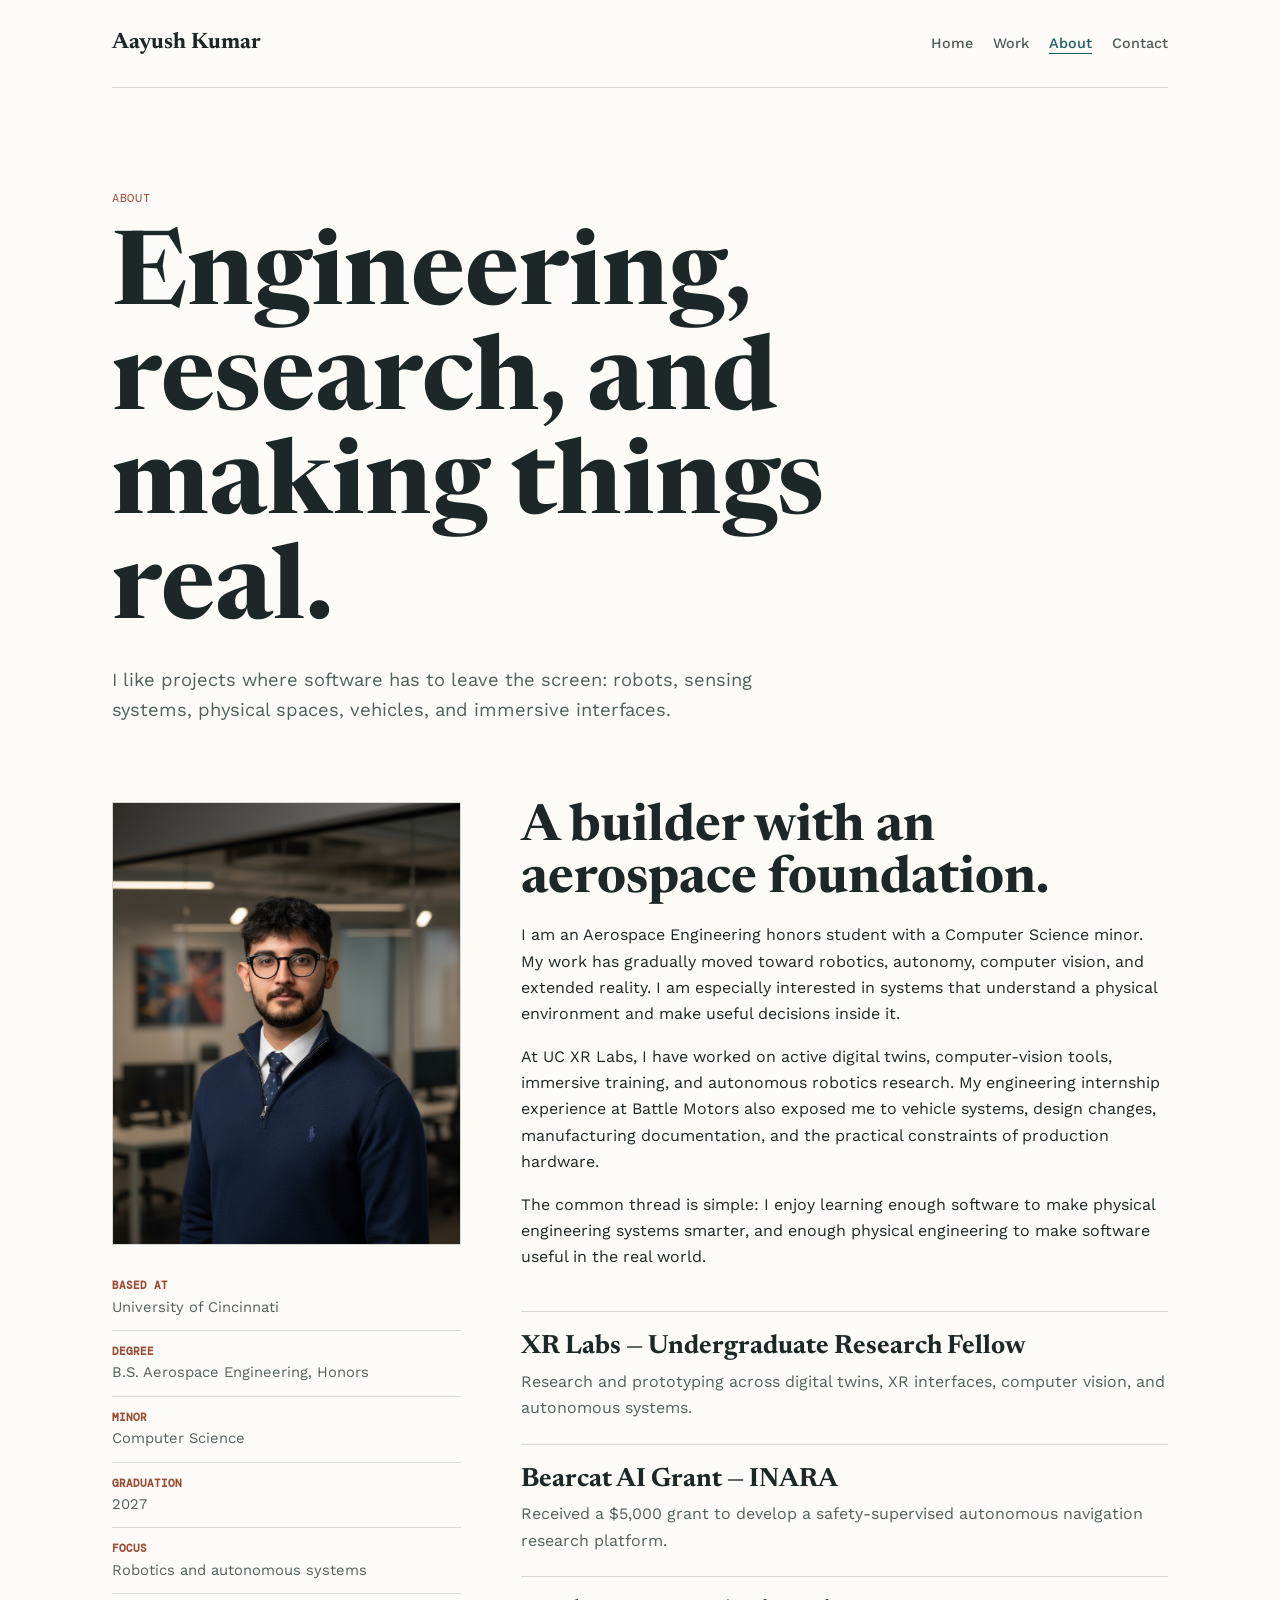
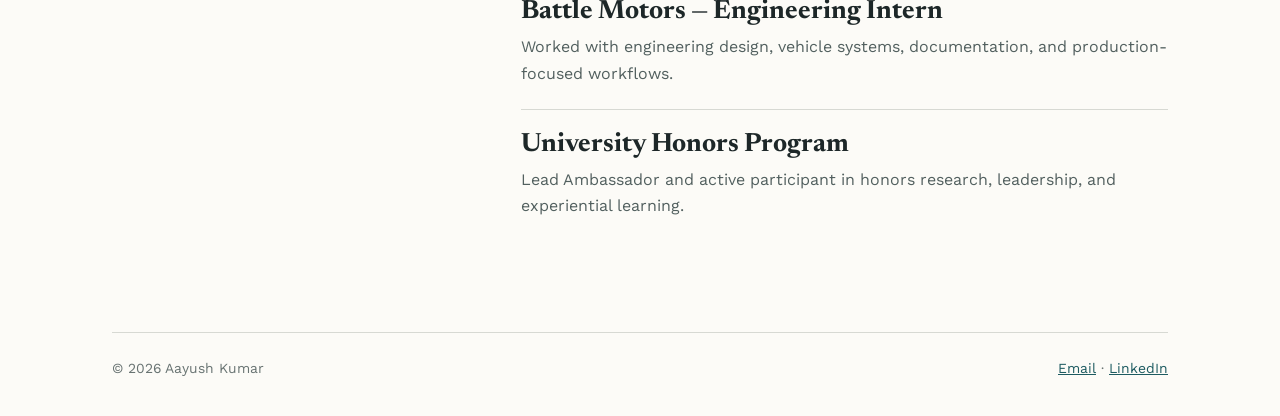
==== about.html @ 518b3d09 "Main commit All pages and style sheets" ====
<!DOCTYPE html>
<html lang="en">
<head>
  <meta charset="UTF-8">
  <meta name="viewport" content="width=device-width, initial-scale=1.0">
  <title>About | Aayush Kumar</title>
  <link rel="stylesheet" href="styles.css">
</head>
<body>
  <header>
    <a class="name" href="index.html">Aayush Kumar</a>
    <nav aria-label="Primary navigation">
      <a href="index.html">Home</a>
      <a href="work.html">Work</a>
      <a class="active" href="about.html">About</a>
      <a href="contact.html">Contact</a>
    </nav>
  </header>
  <main>
    <section class="intro">
      <span class="label">About</span>
      <h1>Engineering, research, and making things real.</h1>
      <p>I like projects where software has to leave the screen: robots, sensing systems, physical spaces, vehicles, and immersive interfaces.</p>
    </section>
    <section class="two-column">
      <aside>
        <img class="portrait" src="assets/profile.png" alt="Graphic profile illustration labeled Aayush Kumar, Aerospace, Robotics, and XR">
        <ul class="facts">
          <li><strong>Based at</strong>University of Cincinnati</li>
          <li><strong>Degree</strong>B.S. Aerospace Engineering, Honors</li>
          <li><strong>Minor</strong>Computer Science</li>
          <li><strong>Graduation</strong>2027</li>
          <li><strong>Focus</strong>Robotics and autonomous systems</li>
        </ul>
      </aside>
      <section>
        <h2>A builder with an aerospace foundation.</h2>
        <p>I am an Aerospace Engineering honors student with a Computer Science minor. My work has gradually moved toward robotics, autonomy, computer vision, and extended reality. I am especially interested in systems that understand a physical environment and make useful decisions inside it.</p>
        <p>At UC XR Labs, I have worked on active digital twins, computer-vision tools, immersive training, and autonomous robotics research. My engineering internship experience at Battle Motors also exposed me to vehicle systems, design changes, manufacturing documentation, and the practical constraints of production hardware.</p>
        <p>The common thread is simple: I enjoy learning enough software to make physical engineering systems smarter, and enough physical engineering to make software useful in the real world.</p>
        <ul class="experience">
          <li><h3>XR Labs — Undergraduate Research Fellow</h3><p>Research and prototyping across digital twins, XR interfaces, computer vision, and autonomous systems.</p></li>
          <li><h3>Bearcat AI Grant — INARA</h3><p>Received a $5,000 grant to develop a safety-supervised autonomous navigation research platform.</p></li>
          <li><h3>Battle Motors — Engineering Intern</h3><p>Worked with engineering design, vehicle systems, documentation, and production-focused workflows.</p></li>
          <li><h3>University Honors Program</h3><p>Lead Ambassador and active participant in honors research, leadership, and experiential learning.</p></li>
        </ul>
      </section>
    </section>
  </main>
  <footer>
    <span>© 2026 Aayush Kumar</span>
    <span><a href="mailto:kumar3ar@mail.uc.edu">Email</a> · <a href="https://www.linkedin.com/in/aayushkumars">LinkedIn</a></span>
  </footer>
</body>
</html>
---- styles.css ----
@import url('https://fonts.googleapis.com/css2?family=DM+Mono:wght@400;500&family=Newsreader:opsz,wght@6..72,500;6..72,600;6..72,700&family=Work+Sans:wght@400;500;600&display=swap');

/* Page basics */
* { box-sizing: border-box; }
body {
  max-width: 1120px;
  margin: auto;
  padding: 0 32px;
  background: #fcfbf7;
  color: #1d2728;
  font-family: 'Work Sans', Arial, sans-serif;
  line-height: 1.65;
}
img { display: block; max-width: 100%; }
a { color: #1d5b61; }
h1, h2, h3 { font-family: Newsreader, Georgia, serif; line-height: 1.02; }
h1 { max-width: 830px; margin: 18px 0; font-size: clamp(3.4rem, 8vw, 6.8rem); }
h2 { margin: 0 0 14px; font-size: clamp(2.2rem, 4vw, 3.7rem); }
h3 { margin: 0 0 8px; font-size: 1.65rem; }
p { max-width: 720px; }

/* Header and footer */
header { display: flex; justify-content: space-between; align-items: center; min-height: 88px; border-bottom: 1px solid #d7d9d3; }
.name { color: #1d2728; font-family: Newsreader, Georgia, serif; font-size: 1.4rem; font-weight: 700; text-decoration: none; }
nav { display: flex; gap: 20px; }
nav a { color: #4e5b5b; font-size: 0.9rem; font-weight: 500; text-decoration: none; }
nav a:hover, nav .active { color: #1d5b61; text-decoration: underline; text-underline-offset: 5px; }
footer { display: flex; justify-content: space-between; gap: 20px; margin-top: 90px; padding: 24px 0 36px; border-top: 1px solid #d7d9d3; color: #687372; font-size: 0.87rem; }

/* Shared styles */
.label { color: #9b4c35; font-family: 'DM Mono', monospace; font-size: 0.76rem; letter-spacing: 0.06em; text-transform: uppercase; }
.intro { padding: 96px 0 58px; }
.intro p, .home-intro p, .case-study p, .project-list p, .experience p { color: #52605f; }
.intro p, .home-intro p { font-size: 1.15rem; }
.button { display: inline-block; margin: 12px 10px 0 0; padding: 10px 16px; border: 1px solid #1d5b61; color: #1d5b61; font-size: 0.9rem; font-weight: 600; text-decoration: none; }
.button:hover { background: #1d5b61; color: white; }

/* Home page */
.home-intro { display: grid; grid-template-columns: 1.2fr 0.8fr; gap: 60px; align-items: end; padding: 115px 0 100px; }
.focus-image { margin: 0; border: 1px solid #d7d9d3; background: #edf1ed; }
.focus-image img { width: 100%; }
.selected-work { border-top: 1px solid #d7d9d3; padding: 70px 0 0; }
.project-list { display: grid; grid-template-columns: repeat(3, 1fr); gap: 28px; margin-top: 36px; }
.project-list img { margin-bottom: 18px; border: 1px solid #d7d9d3; }
.project-list p { font-size: 0.94rem; }
.project-list a { font-weight: 600; text-underline-offset: 3px; }

/* Work page */
.case-study { display: grid; grid-template-columns: 0.75fr 1.25fr; gap: 48px; padding: 48px 0; border-top: 1px solid #d7d9d3; scroll-margin-top: 30px; }
.case-study img { border: 1px solid #d7d9d3; background: #edf1ed; }
.details { display: grid; grid-template-columns: 110px 1fr; gap: 12px 28px; margin: 24px 0 0; padding: 20px 0 0; border-top: 1px solid #d7d9d3; }
.details dt, .facts strong { color: #9b4c35; font-family: 'DM Mono', monospace; font-size: 0.7rem; text-transform: uppercase; }
.details dd { margin: 2px 0 0; color: #52605f; font-size: 0.9rem; }

/* About and contact */
.two-column { display: grid; grid-template-columns: 0.7fr 1.3fr; gap: 60px; align-items: start; }
.portrait { border: 1px solid #d7d9d3; background: #edf1ed; }
.facts, .experience, .contact-links { margin: 20px 0 0; padding: 0; list-style: none; }
.facts { color: #52605f; font-size: 0.92rem; }
.facts li, .contact-links li { padding: 11px 0; border-bottom: 1px solid #d7d9d3; }
.facts strong { display: block; }
.experience { margin-top: 40px; }
.experience li { padding: 22px 0; border-top: 1px solid #d7d9d3; }
.experience p { margin: 4px 0 0; }
.contact-links a { font-weight: 600; }

@media (max-width: 760px) {
  body { padding: 0 20px; }
  header, footer { align-items: flex-start; flex-direction: column; padding: 20px 0; }
  nav { gap: 15px; }
  .home-intro, .project-list, .case-study, .two-column { grid-template-columns: 1fr; }
  .home-intro { gap: 34px; padding: 76px 0; }
  .intro { padding: 70px 0 40px; }
  .case-study { gap: 24px; }
  .details { grid-template-columns: 1fr; }
}
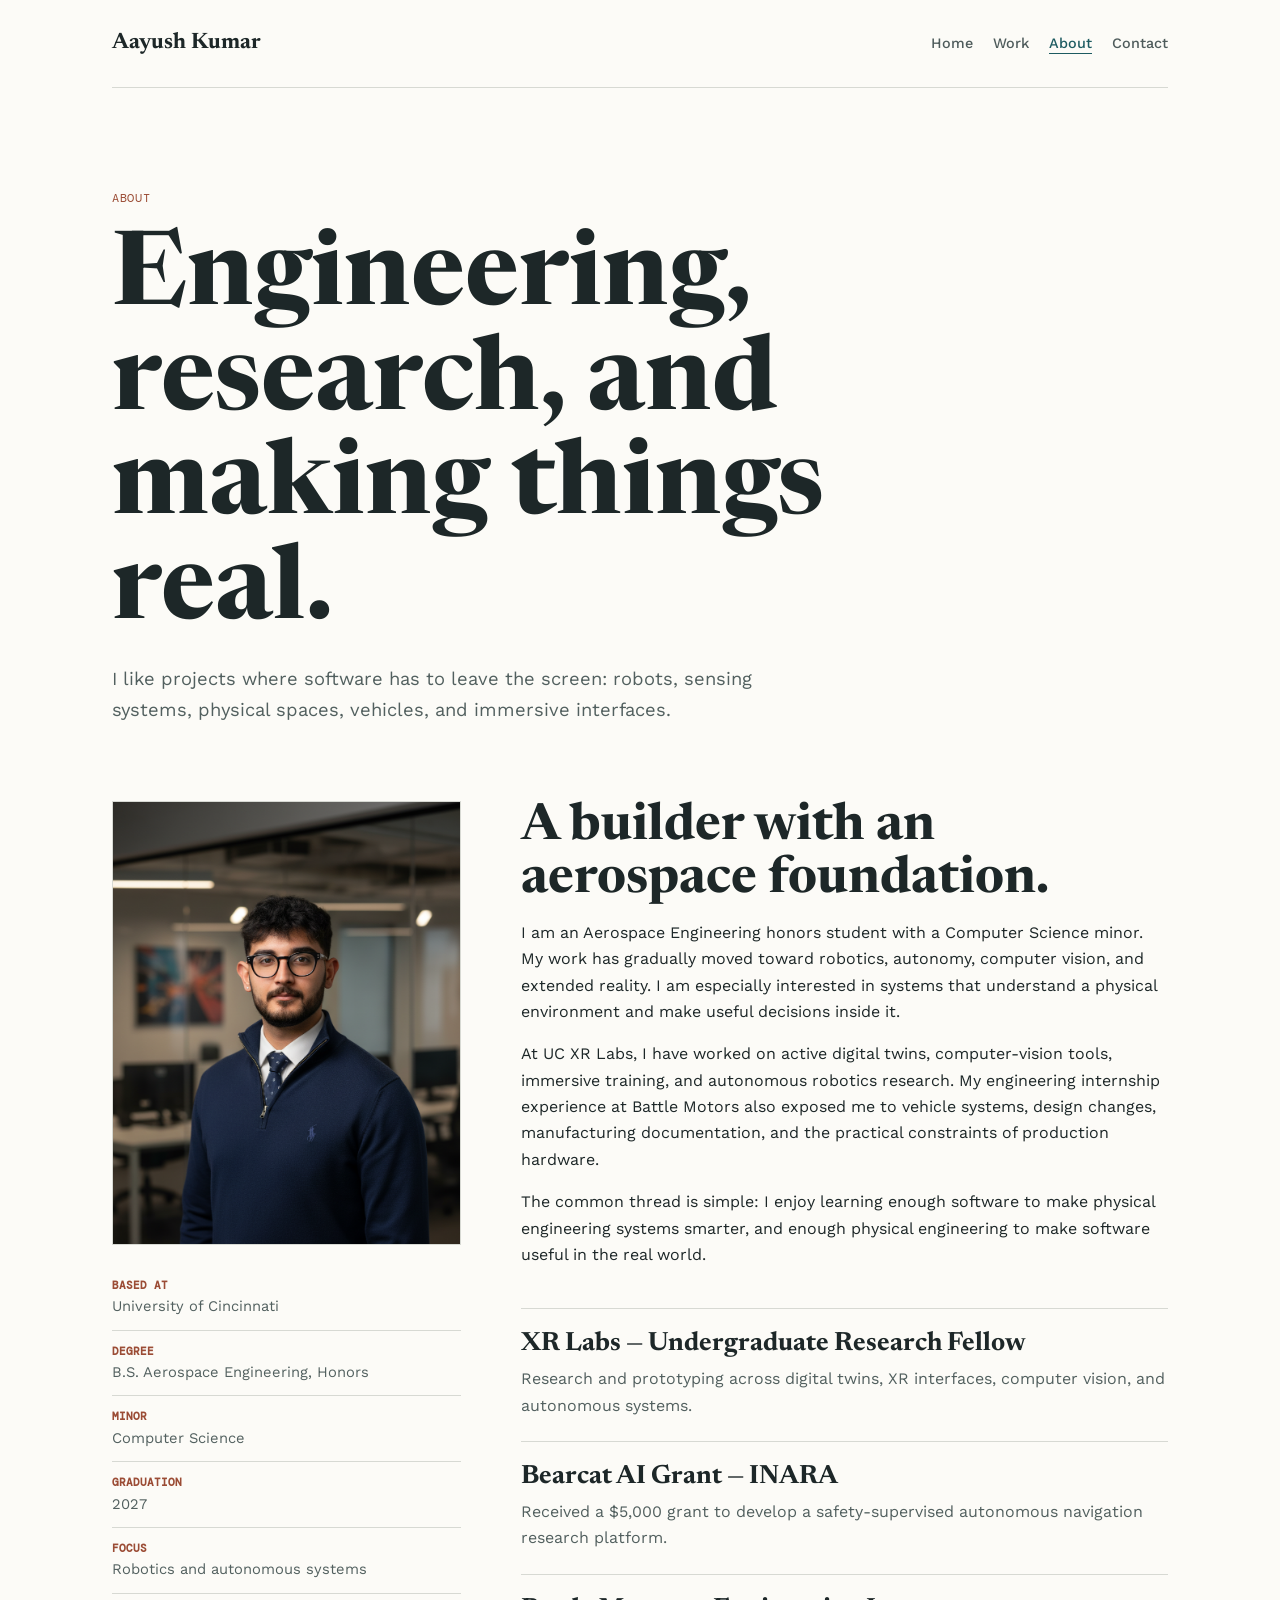
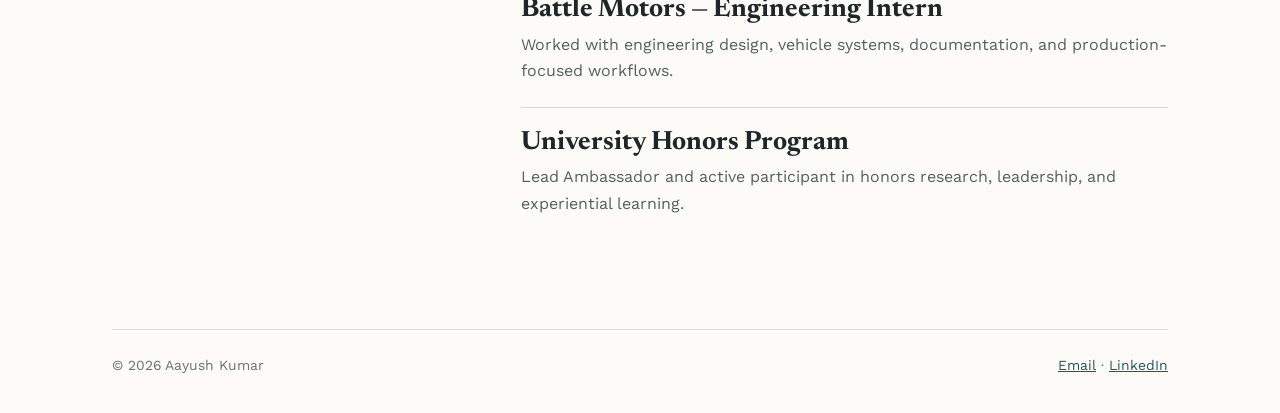
==== commit 40b41823: "Visual updates and minor tweaks" ====
--- a/about.html
+++ b/about.html
@@ -4,6 +4,7 @@
   <meta charset="UTF-8">
   <meta name="viewport" content="width=device-width, initial-scale=1.0">
   <title>About | Aayush Kumar</title>
+  <link rel="stylesheet" href="reset.css">
   <link rel="stylesheet" href="styles.css">
 </head>
 <body>
--- a/styles.css
+++ b/styles.css
@@ -1,7 +1,10 @@
 @import url('https://fonts.googleapis.com/css2?family=DM+Mono:wght@400;500&family=Newsreader:opsz,wght@6..72,500;6..72,600;6..72,700&family=Work+Sans:wght@400;500;600&display=swap');
 
 /* Page basics */
-* { box-sizing: border-box; }
+* {
+  box-sizing: border-box;
+}
+
 body {
   max-width: 1120px;
   margin: auto;
@@ -11,66 +14,294 @@
   font-family: 'Work Sans', Arial, sans-serif;
   line-height: 1.65;
 }
-img { display: block; max-width: 100%; }
-a { color: #1d5b61; }
-h1, h2, h3 { font-family: Newsreader, Georgia, serif; line-height: 1.02; }
-h1 { max-width: 830px; margin: 18px 0; font-size: clamp(3.4rem, 8vw, 6.8rem); }
-h2 { margin: 0 0 14px; font-size: clamp(2.2rem, 4vw, 3.7rem); }
-h3 { margin: 0 0 8px; font-size: 1.65rem; }
-p { max-width: 720px; }
+img {
+  display: block;
+  max-width: 100%;
+}
+
+a {
+  color: #1d5b61;
+}
+
+h1, h2, h3 {
+  font-family: Newsreader, Georgia, serif;
+  line-height: 1.02;
+}
+
+h1 {
+  max-width: 830px;
+  margin: 18px 0;
+  font-size: clamp(3.4rem, 8vw, 6.8rem);
+}
+
+h2 {
+  margin: 0 0 14px;
+  font-size: clamp(2.2rem, 4vw, 3.7rem);
+}
+
+h3 {
+  margin: 0 0 8px;
+  font-size: 1.65rem;
+}
+
+p {
+  max-width: 720px;
+}
 
 /* Header and footer */
-header { display: flex; justify-content: space-between; align-items: center; min-height: 88px; border-bottom: 1px solid #d7d9d3; }
-.name { color: #1d2728; font-family: Newsreader, Georgia, serif; font-size: 1.4rem; font-weight: 700; text-decoration: none; }
-nav { display: flex; gap: 20px; }
-nav a { color: #4e5b5b; font-size: 0.9rem; font-weight: 500; text-decoration: none; }
-nav a:hover, nav .active { color: #1d5b61; text-decoration: underline; text-underline-offset: 5px; }
-footer { display: flex; justify-content: space-between; gap: 20px; margin-top: 90px; padding: 24px 0 36px; border-top: 1px solid #d7d9d3; color: #687372; font-size: 0.87rem; }
+header {
+  display: flex;
+  justify-content: space-between;
+  align-items: center;
+  min-height: 88px;
+  border-bottom: 1px solid #d7d9d3;
+}
+
+.name {
+  color: #1d2728;
+  font-family: Newsreader, Georgia, serif;
+  font-size: 1.4rem;
+  font-weight: 700;
+  text-decoration: none;
+}
+
+nav {
+  display: flex;
+  gap: 20px;
+}
+
+nav a {
+  color: #4e5b5b;
+  font-size: 0.9rem;
+  font-weight: 500;
+  text-decoration: none;
+}
+
+nav a:hover, nav .active {
+  color: #1d5b61;
+  text-decoration: underline;
+  text-underline-offset: 5px;
+}
+
+footer {
+  display: flex;
+  justify-content: space-between;
+  gap: 20px;
+  margin-top: 90px;
+  padding: 24px 0 36px;
+  border-top: 1px solid #d7d9d3;
+  color: #687372;
+  font-size: 0.87rem;
+}
 
 /* Shared styles */
-.label { color: #9b4c35; font-family: 'DM Mono', monospace; font-size: 0.76rem; letter-spacing: 0.06em; text-transform: uppercase; }
-.intro { padding: 96px 0 58px; }
-.intro p, .home-intro p, .case-study p, .project-list p, .experience p { color: #52605f; }
-.intro p, .home-intro p { font-size: 1.15rem; }
-.button { display: inline-block; margin: 12px 10px 0 0; padding: 10px 16px; border: 1px solid #1d5b61; color: #1d5b61; font-size: 0.9rem; font-weight: 600; text-decoration: none; }
-.button:hover { background: #1d5b61; color: white; }
+.label {
+  color: #9b4c35;
+  font-family: 'DM Mono', monospace;
+  font-size: 0.76rem;
+  letter-spacing: 0.06em;
+  text-transform: uppercase;
+}
+
+.intro {
+  padding: 96px 0 58px;
+}
+
+.intro p, .home-intro p, .case-study p, .project-list p, .experience p {
+  color: #52605f;
+}
+
+.intro p, .home-intro p {
+  font-size: 1.15rem;
+}
+
+.button {
+  display: inline-block;
+  margin: 12px 10px 0 0;
+  padding: 10px 16px;
+  border: 1px solid #1d5b61;
+  color: #1d5b61;
+  font-size: 0.9rem;
+  font-weight: 600;
+  text-decoration: none;
+}
+
+.button:hover {
+  background: #1d5b61;
+  color: white;
+}
 
 /* Home page */
-.home-intro { display: grid; grid-template-columns: 1.2fr 0.8fr; gap: 60px; align-items: end; padding: 115px 0 100px; }
-.focus-image { margin: 0; border: 1px solid #d7d9d3; background: #edf1ed; }
-.focus-image img { width: 100%; }
-.selected-work { border-top: 1px solid #d7d9d3; padding: 70px 0 0; }
-.project-list { display: grid; grid-template-columns: repeat(3, 1fr); gap: 28px; margin-top: 36px; }
-.project-list img { margin-bottom: 18px; border: 1px solid #d7d9d3; }
-.project-list p { font-size: 0.94rem; }
-.project-list a { font-weight: 600; text-underline-offset: 3px; }
+.home-intro {
+  display: grid;
+  grid-template-columns: 1.2fr 0.8fr;
+  gap: 60px;
+  align-items: end;
+  padding: 115px 0 100px;
+}
+
+.focus-image {
+  margin: 0;
+  border: 1px solid #d7d9d3;
+  background: #edf1ed;
+}
+
+.focus-image img {
+  width: 100%;
+}
+
+.selected-work {
+  border-top: 1px solid #d7d9d3;
+  padding: 70px 0 0;
+}
+
+.project-list {
+  display: grid;
+  grid-template-columns: repeat(3, 1fr);
+  gap: 28px;
+  margin-top: 36px;
+}
+
+.project-list img {
+  margin-bottom: 18px;
+  border: 1px solid #d7d9d3;
+}
+
+.project-list p {
+  font-size: 0.94rem;
+}
+
+.project-list a {
+  font-weight: 600;
+  text-underline-offset: 3px;
+}
 
 /* Work page */
-.case-study { display: grid; grid-template-columns: 0.75fr 1.25fr; gap: 48px; padding: 48px 0; border-top: 1px solid #d7d9d3; scroll-margin-top: 30px; }
-.case-study img { border: 1px solid #d7d9d3; background: #edf1ed; }
-.details { display: grid; grid-template-columns: 110px 1fr; gap: 12px 28px; margin: 24px 0 0; padding: 20px 0 0; border-top: 1px solid #d7d9d3; }
-.details dt, .facts strong { color: #9b4c35; font-family: 'DM Mono', monospace; font-size: 0.7rem; text-transform: uppercase; }
-.details dd { margin: 2px 0 0; color: #52605f; font-size: 0.9rem; }
+.case-study {
+  display: grid;
+  grid-template-columns: 0.75fr 1.25fr;
+  gap: 48px;
+  padding: 48px 0;
+  border-top: 1px solid #d7d9d3;
+  scroll-margin-top: 30px;
+}
+
+.case-study img {
+  border: 1px solid #d7d9d3;
+  background: #edf1ed;
+}
+
+.details {
+  display: grid;
+  grid-template-columns: 110px 1fr;
+  gap: 12px 28px;
+  margin: 24px 0 0;
+  padding: 20px 0 0;
+  border-top: 1px solid #d7d9d3;
+}
+
+.details dt, .facts strong {
+  color: #9b4c35;
+  font-family: 'DM Mono', monospace;
+  font-size: 0.7rem;
+  text-transform: uppercase;
+}
+
+.details dd {
+  margin: 2px 0 0;
+  color: #52605f;
+  font-size: 0.9rem;
+}
 
 /* About and contact */
-.two-column { display: grid; grid-template-columns: 0.7fr 1.3fr; gap: 60px; align-items: start; }
-.portrait { border: 1px solid #d7d9d3; background: #edf1ed; }
-.facts, .experience, .contact-links { margin: 20px 0 0; padding: 0; list-style: none; }
-.facts { color: #52605f; font-size: 0.92rem; }
-.facts li, .contact-links li { padding: 11px 0; border-bottom: 1px solid #d7d9d3; }
-.facts strong { display: block; }
-.experience { margin-top: 40px; }
-.experience li { padding: 22px 0; border-top: 1px solid #d7d9d3; }
-.experience p { margin: 4px 0 0; }
-.contact-links a { font-weight: 600; }
+.two-column {
+  display: grid;
+  grid-template-columns: 0.7fr 1.3fr;
+  gap: 60px;
+  align-items: start;
+}
+
+.portrait {
+  border: 1px solid #d7d9d3;
+  background: #edf1ed;
+}
+
+.facts, .experience, .contact-links {
+  margin: 20px 0 0;
+  padding: 0;
+  list-style: none;
+}
+
+.facts {
+  color: #52605f;
+  font-size: 0.92rem;
+}
+
+.facts li, .contact-links li {
+  padding: 11px 0;
+  border-bottom: 1px solid #d7d9d3;
+}
+
+.facts strong {
+  display: block;
+}
+
+.experience {
+  margin-top: 40px;
+}
+
+.experience li {
+  padding: 22px 0;
+  border-top: 1px solid #d7d9d3;
+}
+
+.experience p {
+  margin: 4px 0 0;
+}
+
+.contact-links a {
+  font-weight: 600;
+}
 
 @media (max-width: 760px) {
-  body { padding: 0 20px; }
-  header, footer { align-items: flex-start; flex-direction: column; padding: 20px 0; }
-  nav { gap: 15px; }
-  .home-intro, .project-list, .case-study, .two-column { grid-template-columns: 1fr; }
-  .home-intro { gap: 34px; padding: 76px 0; }
-  .intro { padding: 70px 0 40px; }
-  .case-study { gap: 24px; }
-  .details { grid-template-columns: 1fr; }
-}
+  body {
+    padding: 0 20px;
+  }
+
+  header, footer {
+    align-items: flex-start;
+    flex-direction: column;
+    padding: 20px 0;
+  }
+
+  nav {
+    gap: 15px;
+    flex-wrap: wrap;
+  }
+
+  h1 {
+    font-size: clamp(2.7rem, 8vw, 6.8rem);
+  }
+
+  .home-intro, .project-list, .case-study, .two-column {
+    grid-template-columns: 1fr;
+  }
+
+  .home-intro {
+    gap: 34px;
+    padding: 76px 0;
+  }
+
+  .intro {
+    padding: 70px 0 40px;
+  }
+
+  .case-study {
+    gap: 24px;
+  }
+
+  .details {
+    grid-template-columns: 1fr;
+  }
+
+}
